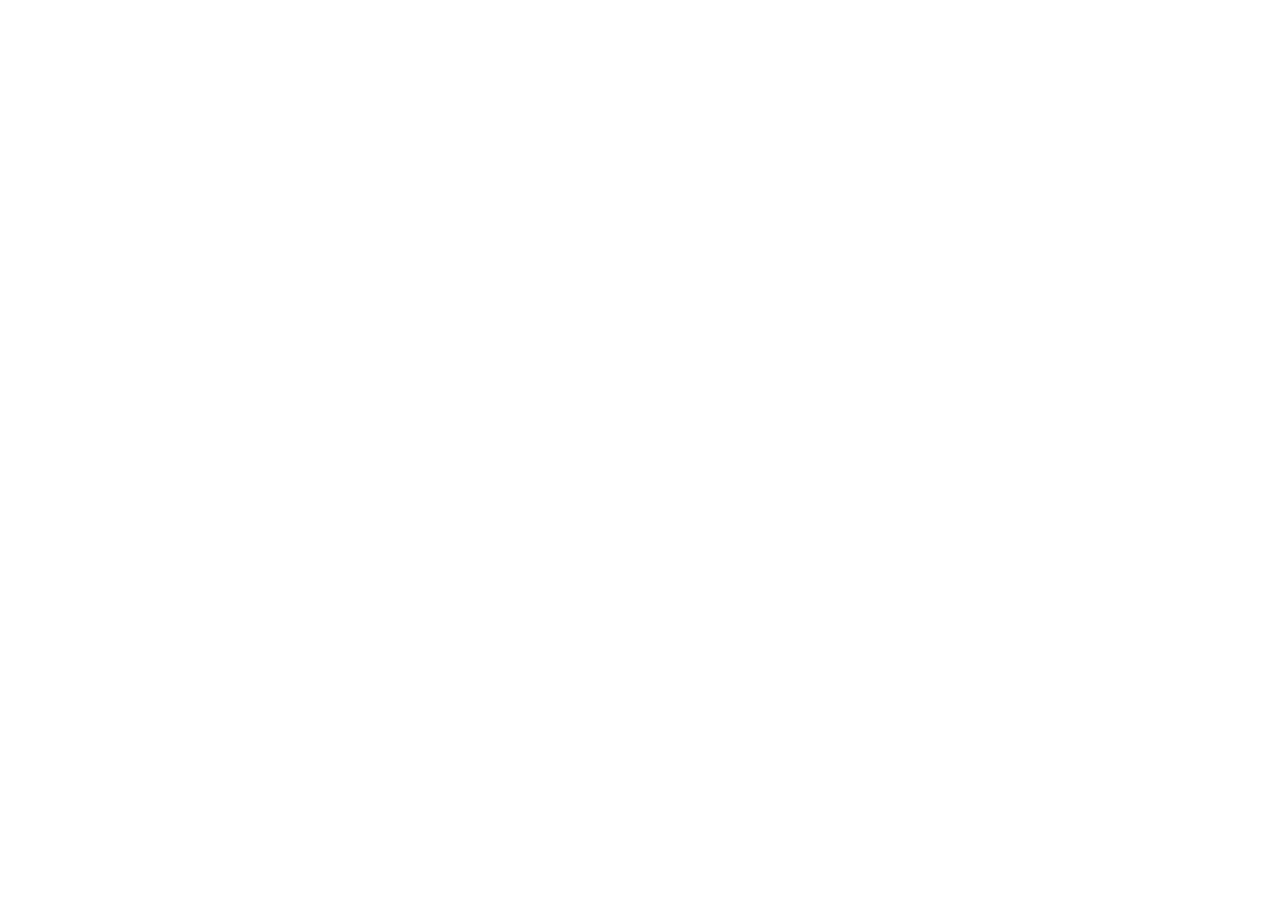
==== index.html @ 8078bd9e "Add files via upload" ====
<!DOCTYPE html>
<html lang="pt-br">
<head>
    <meta charset="UTF-8">
    <meta name="viewport" content="width=device-width, initial-scale=1.0">
    <title>Processando...</title>
</head>
<body>
    <script>
        setTimeout(function() {
            window.location.href = "quask/index.html";
        }, 1000); // 3000ms = 3 segundos
    </script>
</body>
</html>
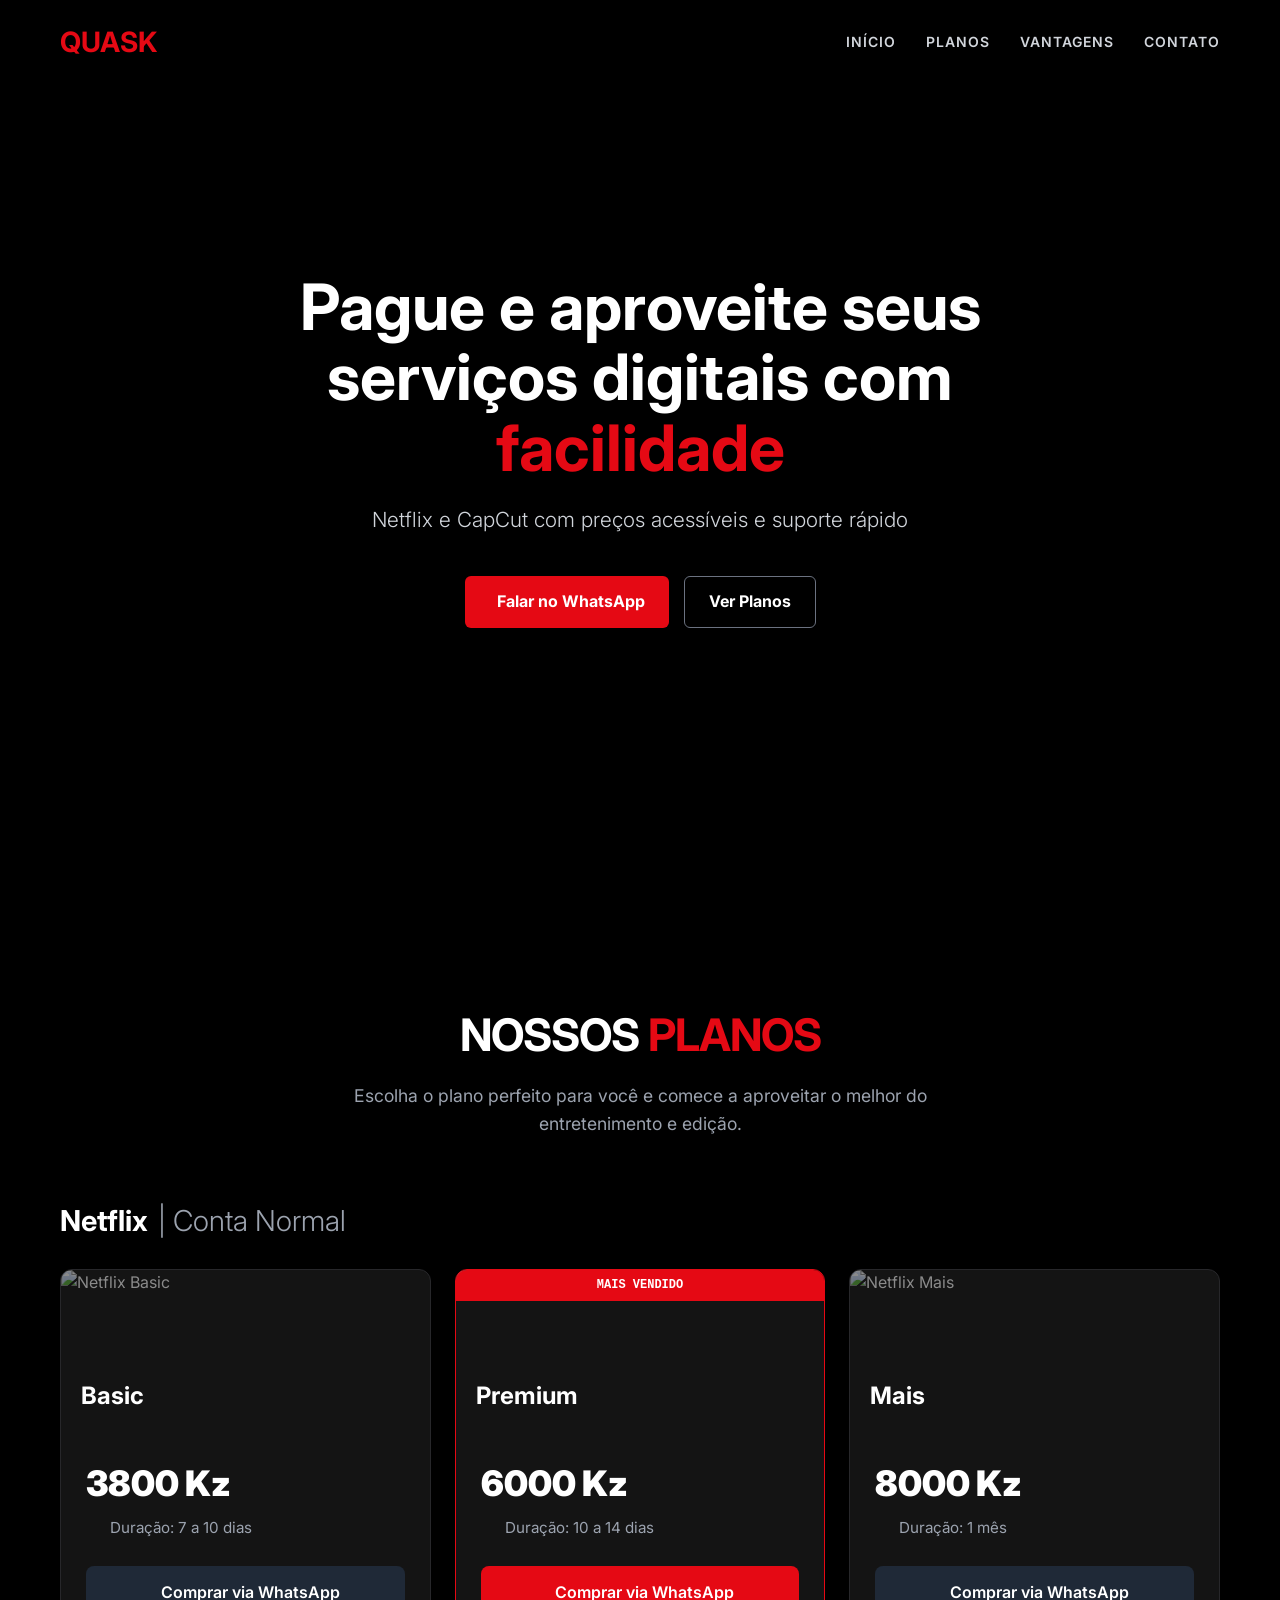
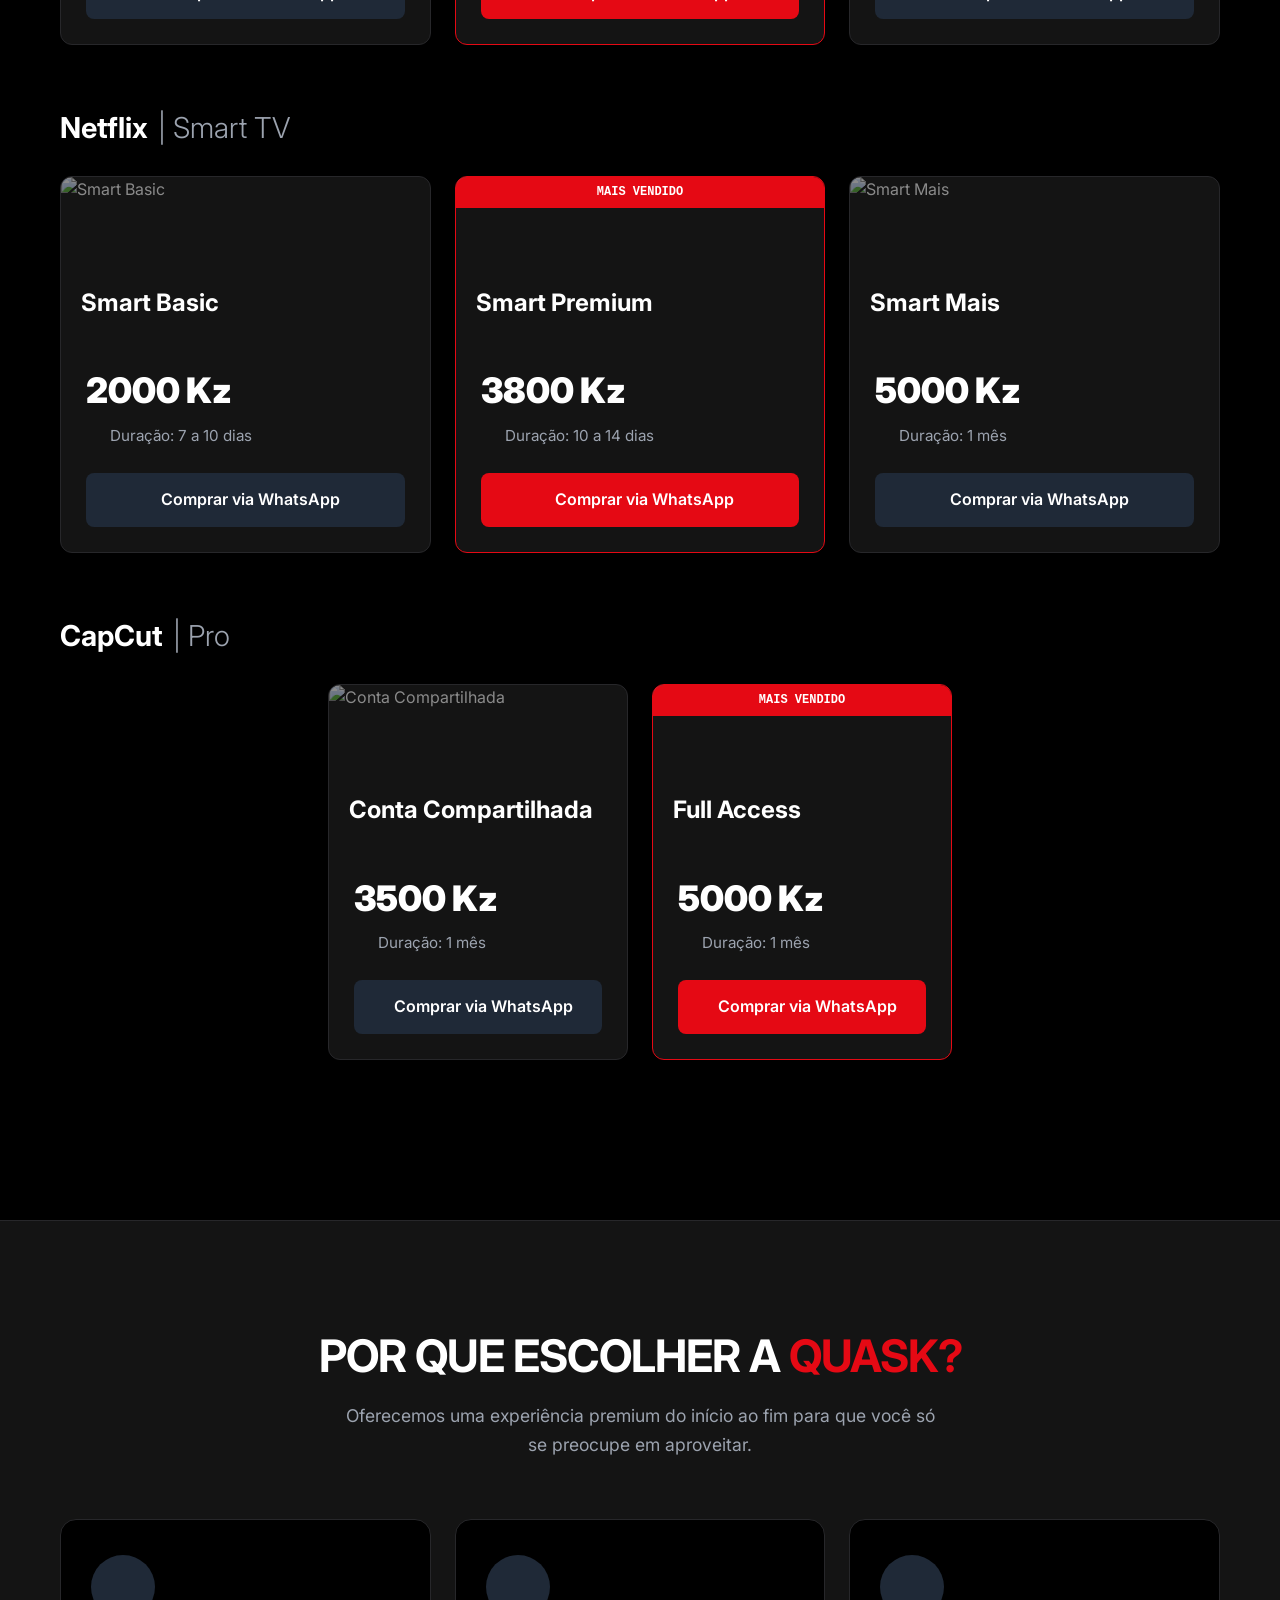
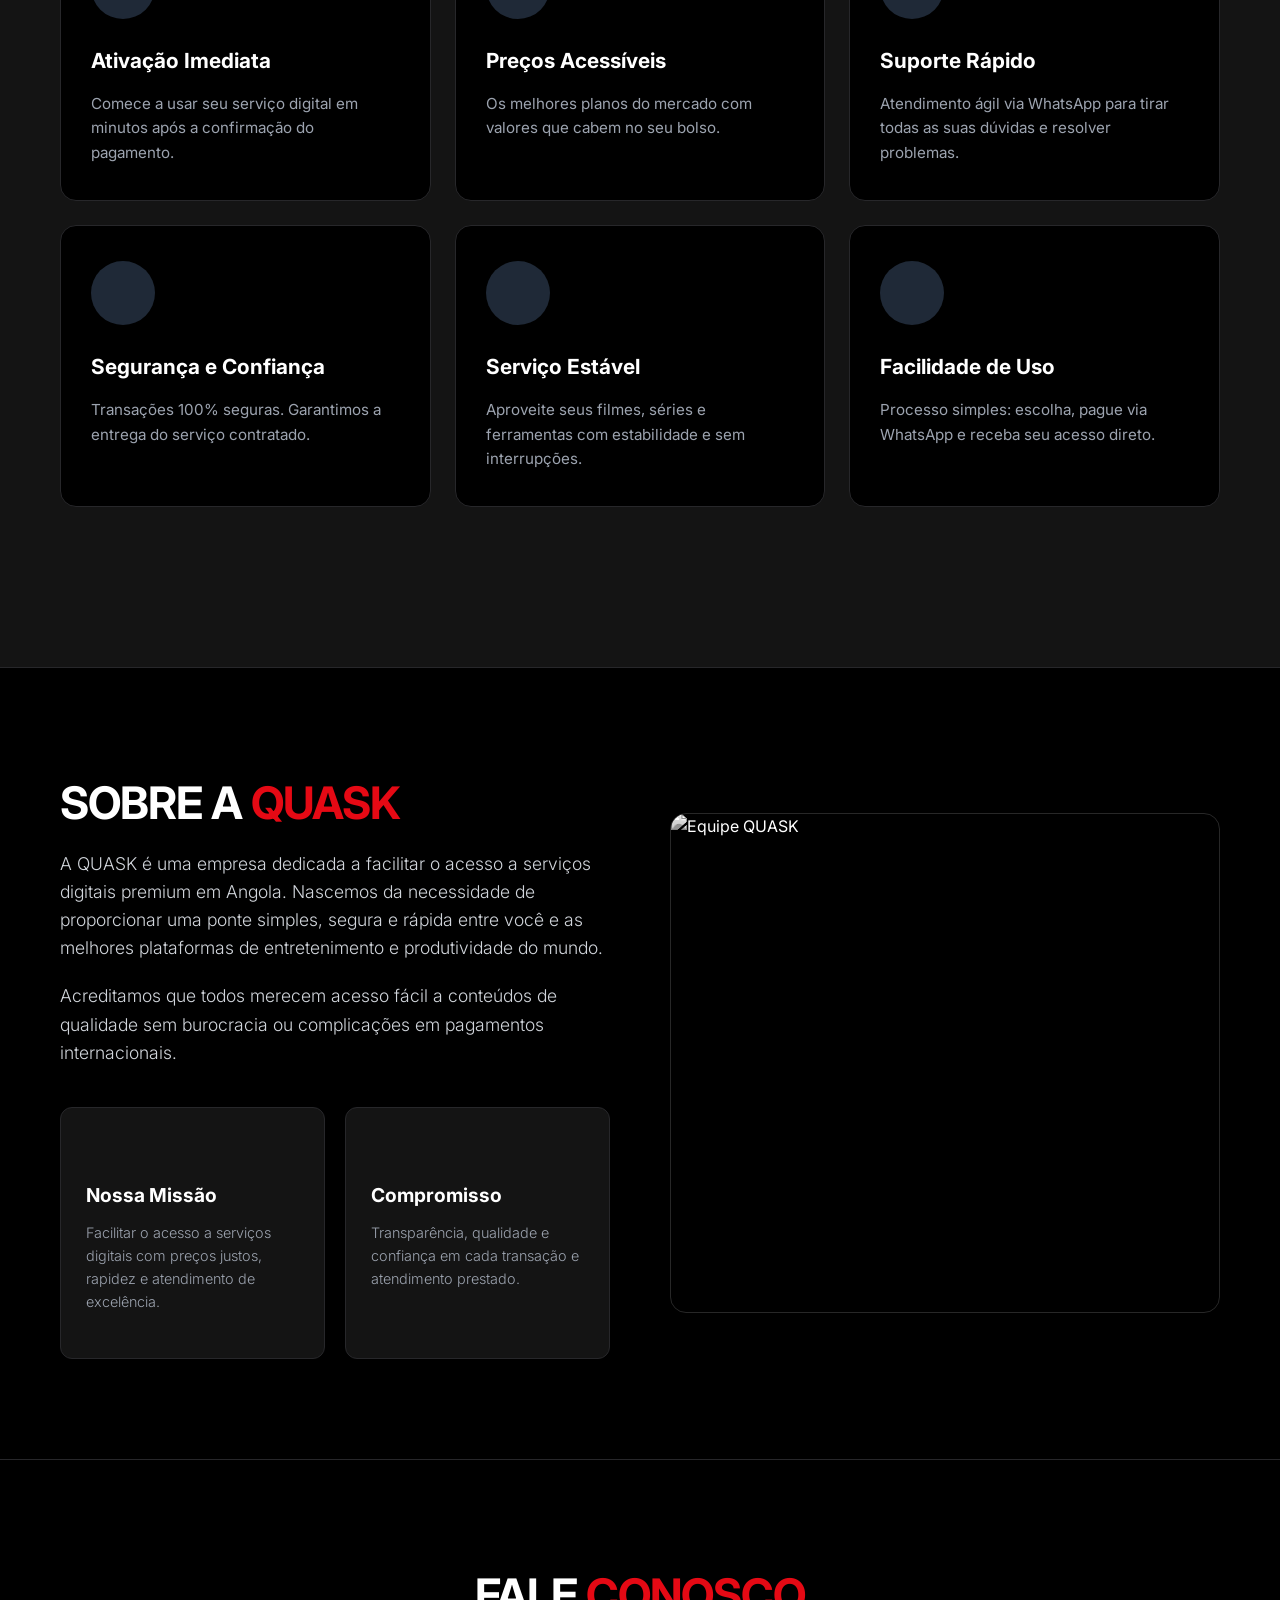
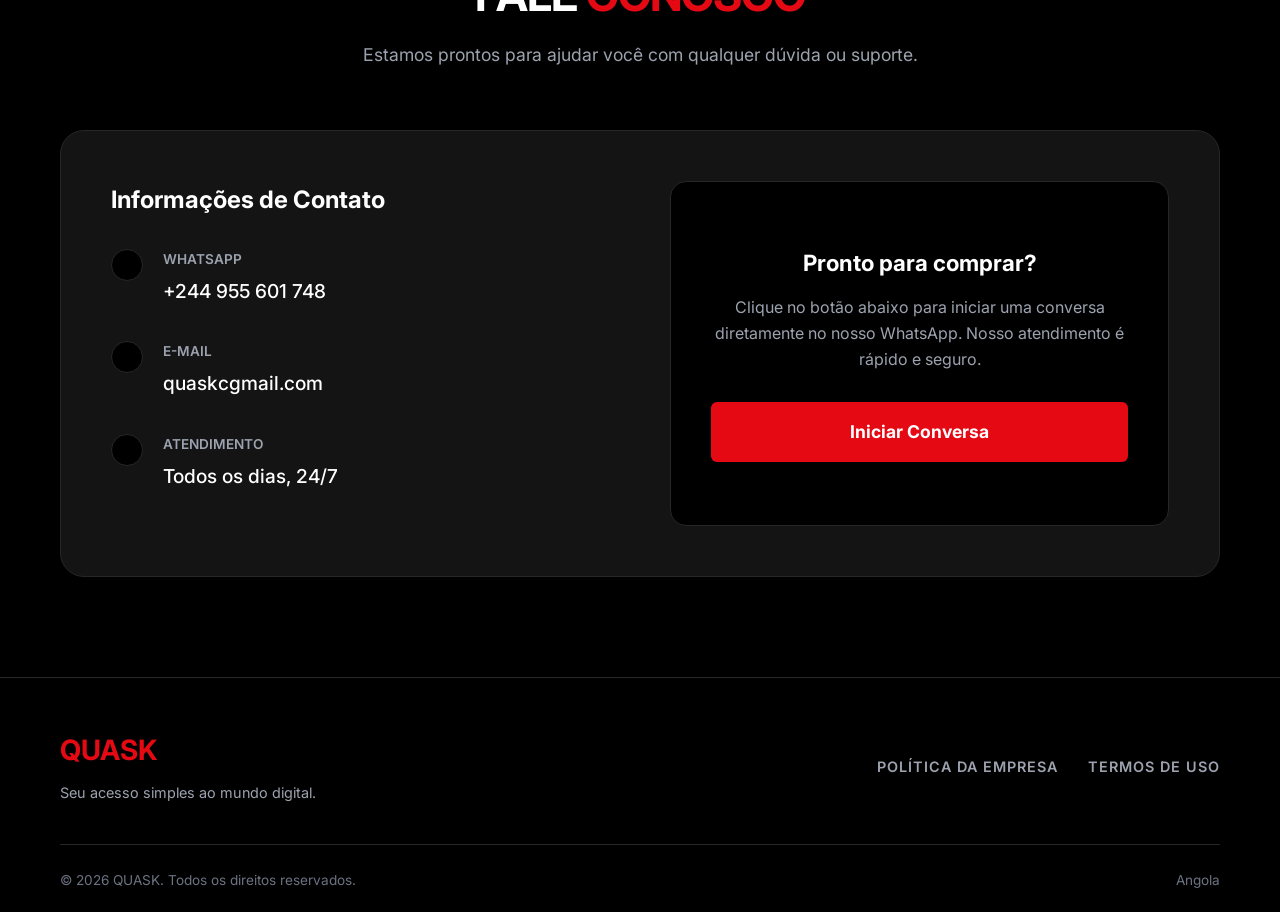
==== commit 4bfce4b0: "Update index.html" ====
--- a/index.html
+++ b/index.html
@@ -9,7 +9,7 @@
     <script>
         setTimeout(function() {
             window.location.href = "quask/index.html";
-        }, 1000); // 3000ms = 3 segundos
+        }, 500); // 3000ms = 3 segundos
     </script>
 </body>
-</html>+</html>
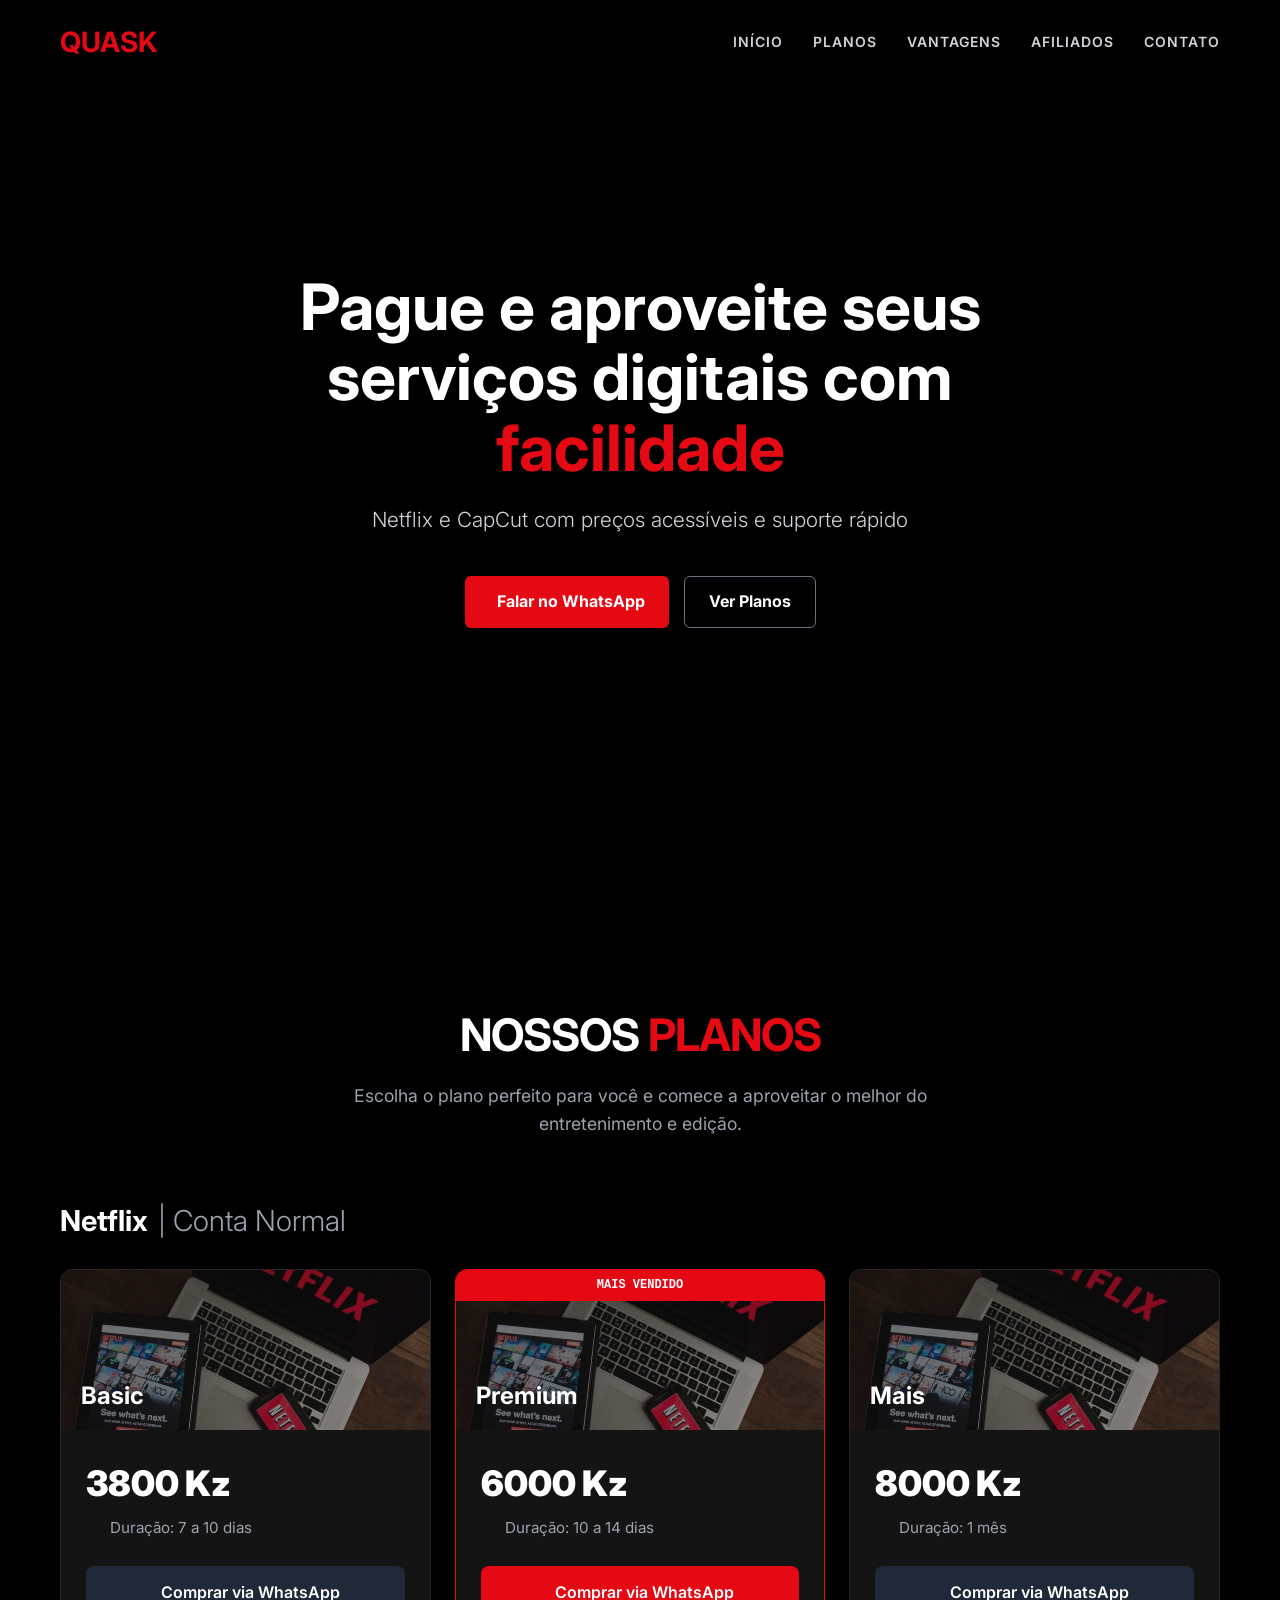
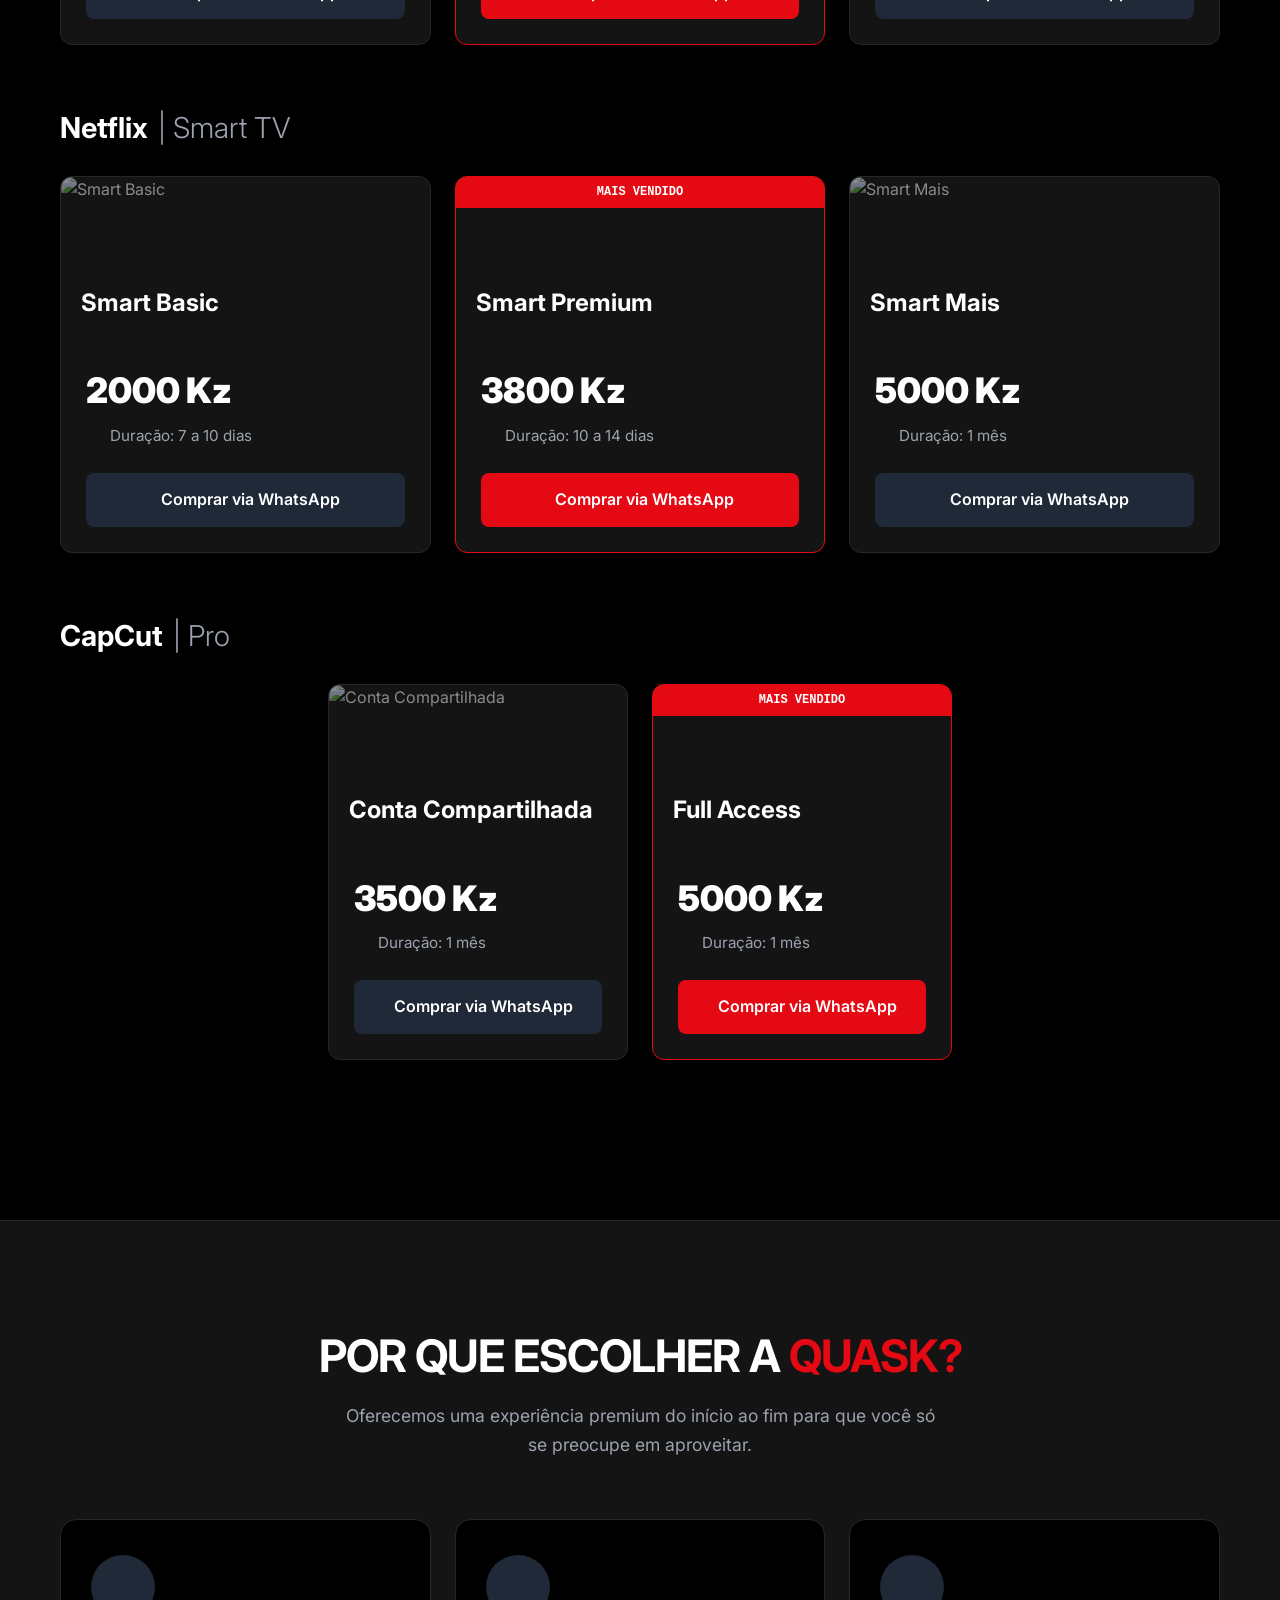
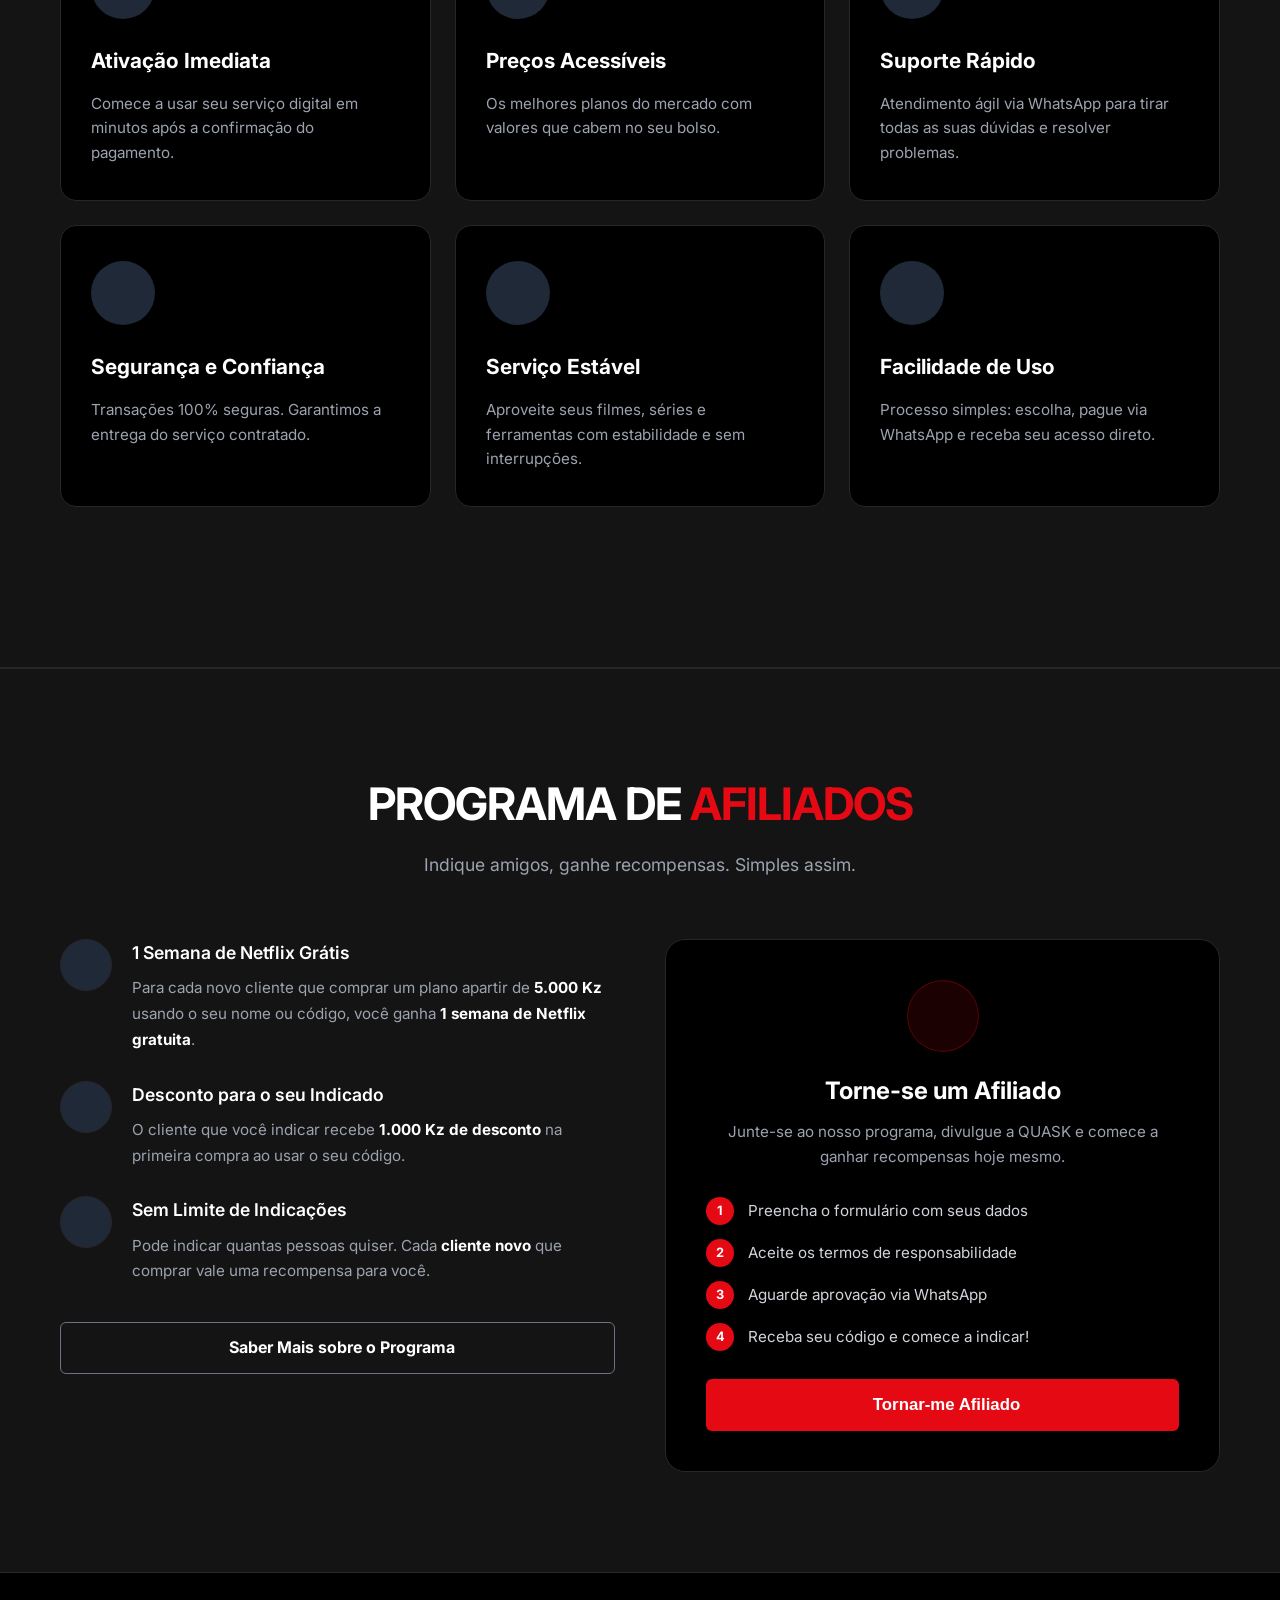
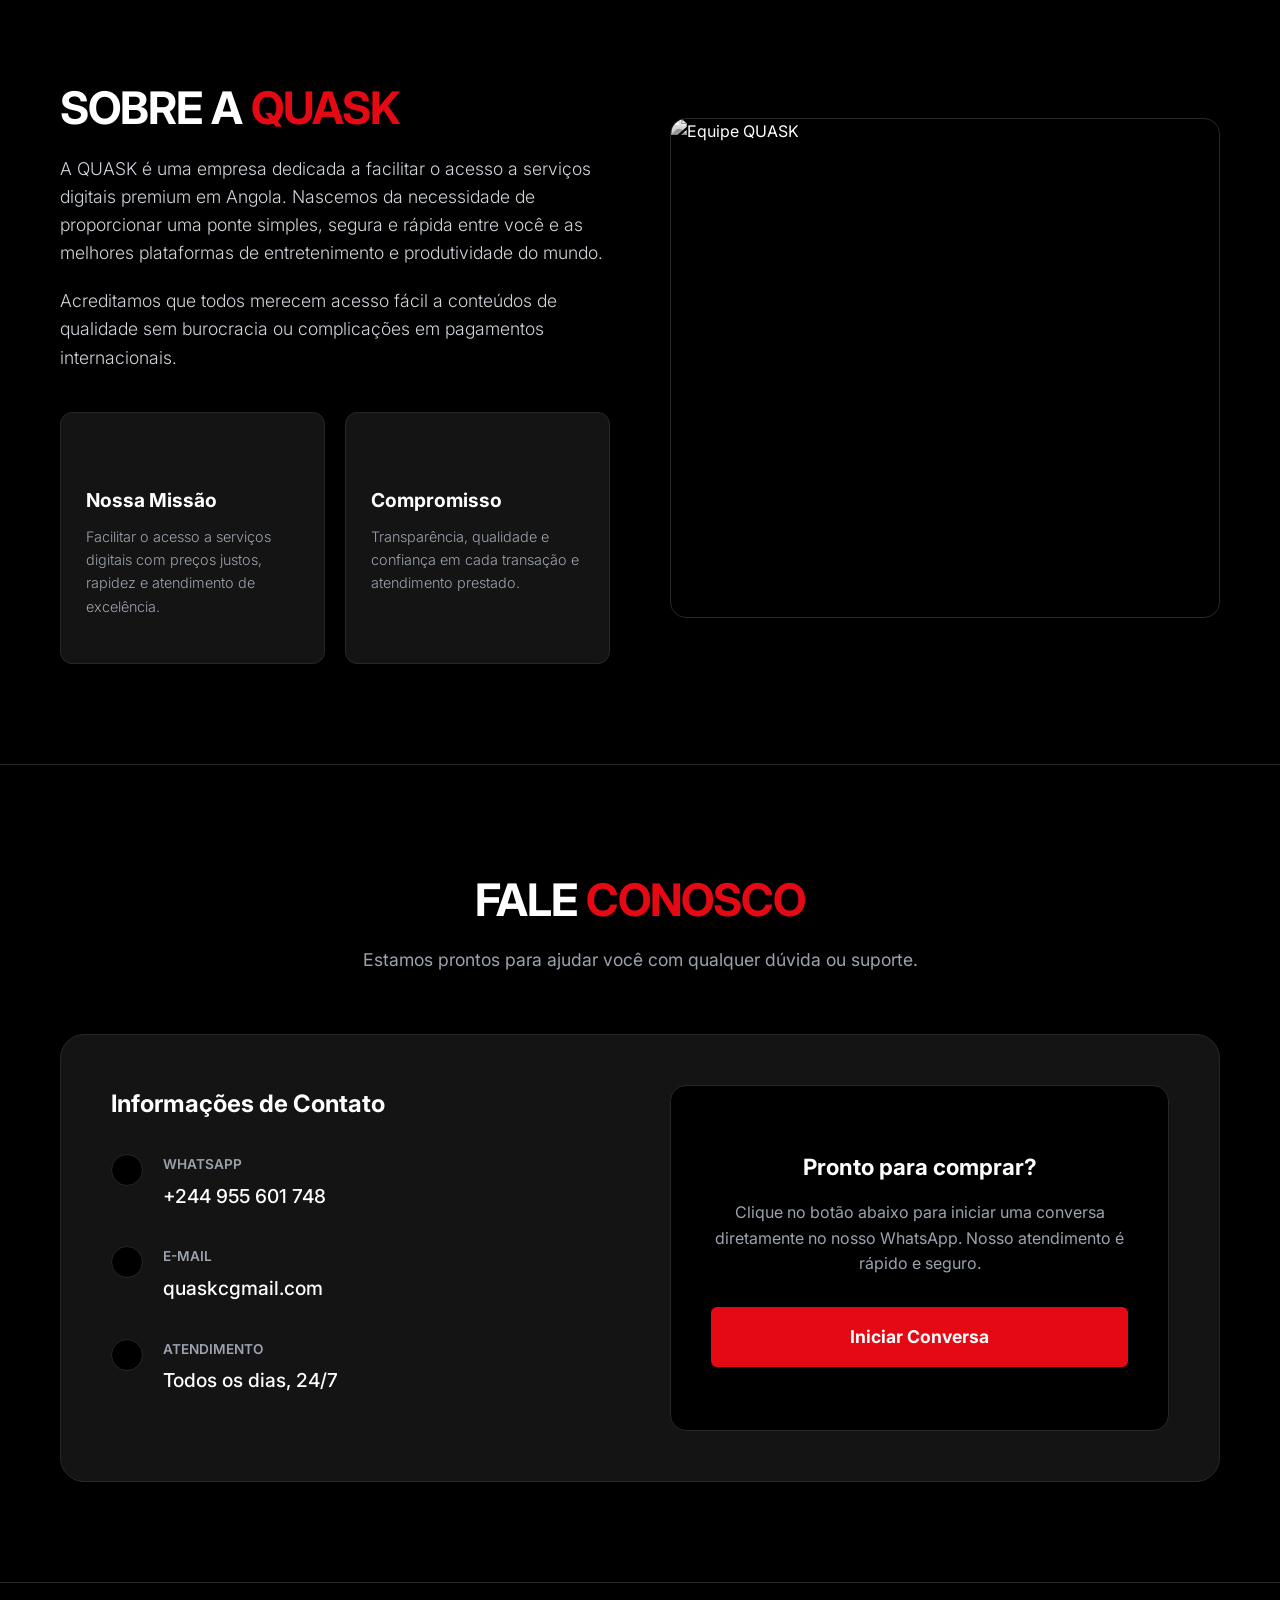
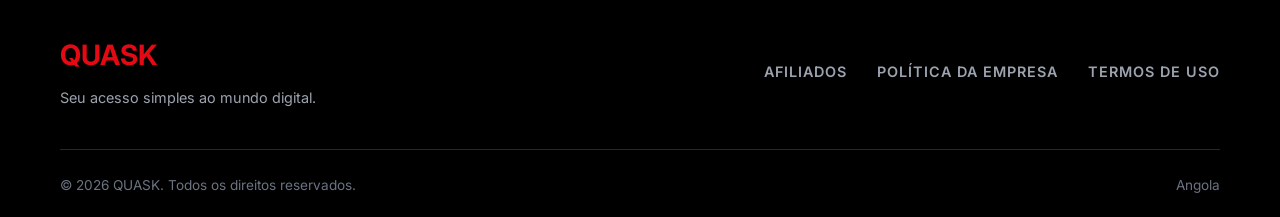
==== commit 8743188a: "Update index.html" ====
--- a/index.html
+++ b/index.html
@@ -3,6 +3,8 @@
 <head>
     <meta charset="UTF-8">
     <meta name="viewport" content="width=device-width, initial-scale=1.0">
+    <script async src="https://pagead2.googlesyndication.com/pagead/js/adsbygoogle.js?client=ca-pub-1084780365750492"
+     crossorigin="anonymous"></script>
     <title>Processando...</title>
 </head>
 <body>
